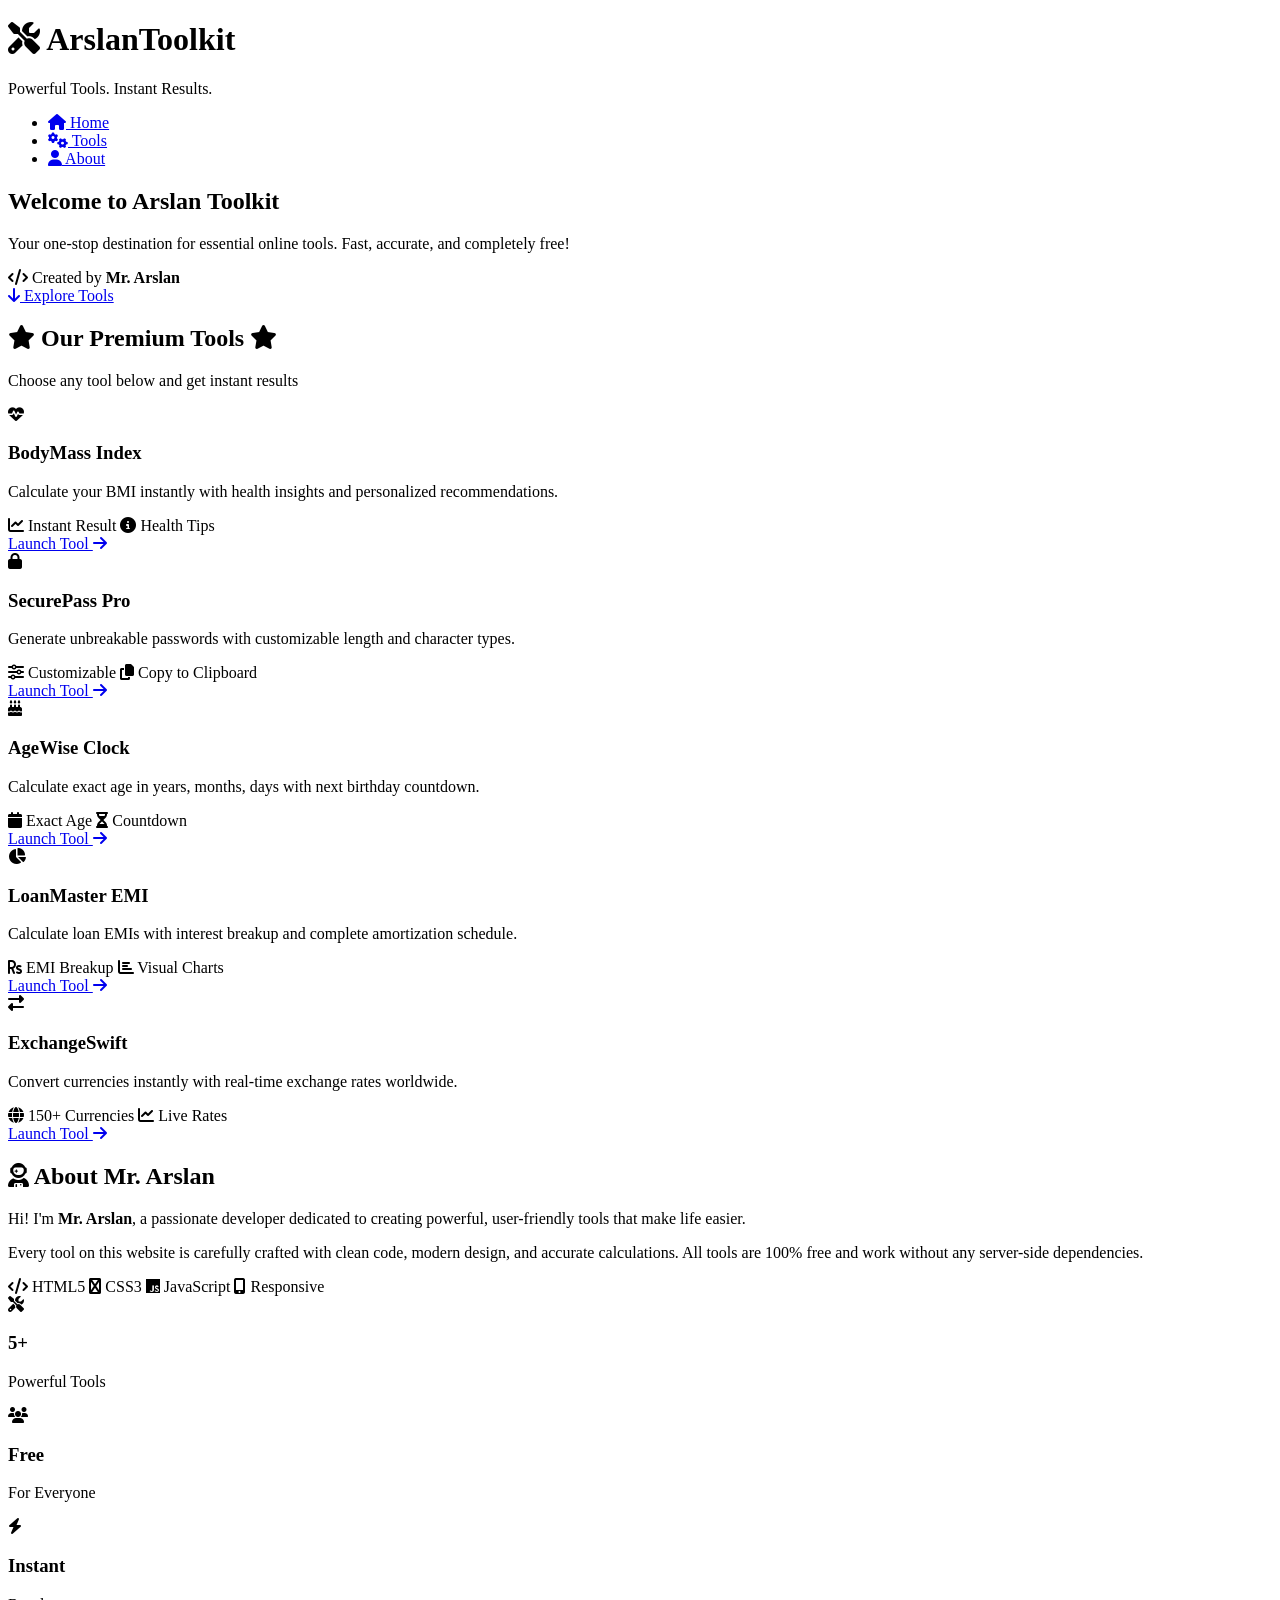
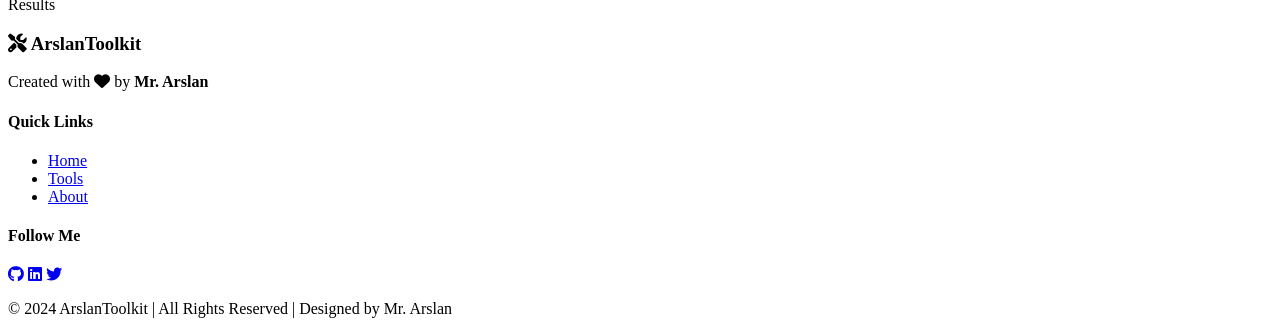
==== index.html @ 00c5397f "Create index.html" ====
<!DOCTYPE html>
<html lang="en">
<head>
    <meta charset="UTF-8">
    <meta name="viewport" content="width=device-width, initial-scale=1.0">
    <meta name="description" content="Professional toolkit with BMI Calculator, Password Generator, Age Calculator, EMI Calculator & Currency Converter. Fast, accurate, and free tools by Mr. Arslan.">
    <meta name="keywords" content="BMI calculator, password generator, age calculator, EMI calculator, currency converter, free tools, Mr. Arslan">
    <meta name="author" content="Mr. Arslan">
    <meta name="robots" content="index, follow">
    <link rel="canonical" href="https://www.yourwebsite.com/">
    <title>Arslan Toolkit | 5 Powerful Free Tools by Mr. Arslan</title>
    <link rel="stylesheet" href="style.css">
    <link rel="stylesheet" href="https://cdnjs.cloudflare.com/ajax/libs/font-awesome/6.4.0/css/all.min.css">
</head>
<body>
    <!-- Header -->
    <header class="header">
        <div class="container">
            <div class="logo">
                <h1><i class="fas fa-tools"></i> Arslan<span>Toolkit</span></h1>
                <p class="tagline">Powerful Tools. Instant Results.</p>
            </div>
            <nav>
                <ul>
                    <li><a href="index.html" class="active"><i class="fas fa-home"></i> Home</a></li>
                    <li><a href="#tools"><i class="fas fa-cogs"></i> Tools</a></li>
                    <li><a href="#about"><i class="fas fa-user"></i> About</a></li>
                </ul>
            </nav>
        </div>
    </header>

    <!-- Hero Section -->
    <section class="hero">
        <div class="container">
            <div class="hero-content">
                <h2>Welcome to <span class="highlight">Arslan Toolkit</span></h2>
                <p>Your one-stop destination for essential online tools. Fast, accurate, and completely free!</p>
                <div class="creator-badge">
                    <i class="fas fa-code"></i> Created by <strong>Mr. Arslan</strong>
                </div>
                <a href="#tools" class="cta-btn"><i class="fas fa-arrow-down"></i> Explore Tools</a>
            </div>
        </div>
    </section>

    <!-- Tools Section -->
    <section id="tools" class="tools-section">
        <div class="container">
            <div class="section-title">
                <h2><i class="fas fa-star"></i> Our Premium Tools <i class="fas fa-star"></i></h2>
                <p>Choose any tool below and get instant results</p>
            </div>

            <div class="tools-grid">
                <!-- Tool 1: BMI Calculator -->
                <div class="tool-card">
                    <div class="tool-icon">
                        <i class="fas fa-heartbeat"></i>
                    </div>
                    <h3>BodyMass Index</h3>
                    <p class="tool-desc">Calculate your BMI instantly with health insights and personalized recommendations.</p>
                    <div class="tool-features">
                        <span><i class="fas fa-chart-line"></i> Instant Result</span>
                        <span><i class="fas fa-info-circle"></i> Health Tips</span>
                    </div>
                    <a href="bmi-calculator.html" class="tool-btn">Launch Tool <i class="fas fa-arrow-right"></i></a>
                </div>

                <!-- Tool 2: Password Generator -->
                <div class="tool-card">
                    <div class="tool-icon">
                        <i class="fas fa-lock"></i>
                    </div>
                    <h3>SecurePass Pro</h3>
                    <p class="tool-desc">Generate unbreakable passwords with customizable length and character types.</p>
                    <div class="tool-features">
                        <span><i class="fas fa-sliders-h"></i> Customizable</span>
                        <span><i class="fas fa-copy"></i> Copy to Clipboard</span>
                    </div>
                    <a href="password-generator.html" class="tool-btn">Launch Tool <i class="fas fa-arrow-right"></i></a>
                </div>

                <!-- Tool 3: Age Calculator -->
                <div class="tool-card">
                    <div class="tool-icon">
                        <i class="fas fa-birthday-cake"></i>
                    </div>
                    <h3>AgeWise Clock</h3>
                    <p class="tool-desc">Calculate exact age in years, months, days with next birthday countdown.</p>
                    <div class="tool-features">
                        <span><i class="fas fa-calendar"></i> Exact Age</span>
                        <span><i class="fas fa-hourglass-half"></i> Countdown</span>
                    </div>
                    <a href="age-calculator.html" class="tool-btn">Launch Tool <i class="fas fa-arrow-right"></i></a>
                </div>

                <!-- Tool 4: EMI Calculator -->
                <div class="tool-card">
                    <div class="tool-icon">
                        <i class="fas fa-chart-pie"></i>
                    </div>
                    <h3>LoanMaster EMI</h3>
                    <p class="tool-desc">Calculate loan EMIs with interest breakup and complete amortization schedule.</p>
                    <div class="tool-features">
                        <span><i class="fas fa-rupee-sign"></i> EMI Breakup</span>
                        <span><i class="fas fa-chart-bar"></i> Visual Charts</span>
                    </div>
                    <a href="emi-calculator.html" class="tool-btn">Launch Tool <i class="fas fa-arrow-right"></i></a>
                </div>

                <!-- Tool 5: Currency Converter -->
                <div class="tool-card">
                    <div class="tool-icon">
                        <i class="fas fa-exchange-alt"></i>
                    </div>
                    <h3>ExchangeSwift</h3>
                    <p class="tool-desc">Convert currencies instantly with real-time exchange rates worldwide.</p>
                    <div class="tool-features">
                        <span><i class="fas fa-globe"></i> 150+ Currencies</span>
                        <span><i class="fas fa-chart-line"></i> Live Rates</span>
                    </div>
                    <a href="currency-converter.html" class="tool-btn">Launch Tool <i class="fas fa-arrow-right"></i></a>
                </div>
            </div>
        </div>
    </section>

    <!-- About Section -->
    <section id="about" class="about-section">
        <div class="container">
            <div class="about-content">
                <div class="about-text">
                    <h2><i class="fas fa-user-astronaut"></i> About Mr. Arslan</h2>
                    <p>Hi! I'm <strong>Mr. Arslan</strong>, a passionate developer dedicated to creating powerful, user-friendly tools that make life easier.</p>
                    <p>Every tool on this website is carefully crafted with clean code, modern design, and accurate calculations. All tools are 100% free and work without any server-side dependencies.</p>
                    <div class="skills">
                        <span><i class="fas fa-code"></i> HTML5</span>
                        <span><i class="fas fa-css3-alt"></i> CSS3</span>
                        <span><i class="fab fa-js"></i> JavaScript</span>
                        <span><i class="fas fa-mobile-alt"></i> Responsive</span>
                    </div>
                </div>
                <div class="about-stats">
                    <div class="stat">
                        <i class="fas fa-tools"></i>
                        <h3>5+</h3>
                        <p>Powerful Tools</p>
                    </div>
                    <div class="stat">
                        <i class="fas fa-users"></i>
                        <h3>Free</h3>
                        <p>For Everyone</p>
                    </div>
                    <div class="stat">
                        <i class="fas fa-bolt"></i>
                        <h3>Instant</h3>
                        <p>Results</p>
                    </div>
                </div>
            </div>
        </div>
    </section>

    <!-- Footer -->
    <footer class="footer">
        <div class="container">
            <div class="footer-content">
                <div class="footer-logo">
                    <h3><i class="fas fa-tools"></i> ArslanToolkit</h3>
                    <p>Created with <i class="fas fa-heart"></i> by <strong>Mr. Arslan</strong></p>
                </div>
                <div class="footer-links">
                    <h4>Quick Links</h4>
                    <ul>
                        <li><a href="index.html">Home</a></li>
                        <li><a href="#tools">Tools</a></li>
                        <li><a href="#about">About</a></li>
                    </ul>
                </div>
                <div class="footer-social">
                    <h4>Follow Me</h4>
                    <div class="social-icons">
                        <a href="#"><i class="fab fa-github"></i></a>
                        <a href="#"><i class="fab fa-linkedin"></i></a>
                        <a href="#"><i class="fab fa-twitter"></i></a>
                    </div>
                </div>
            </div>
            <div class="footer-bottom">
                <p>&copy; 2024 ArslanToolkit | All Rights Reserved | Designed by Mr. Arslan</p>
            </div>
        </div>
    </footer>

    <script src="script.js"></script>
</body>
  </html>
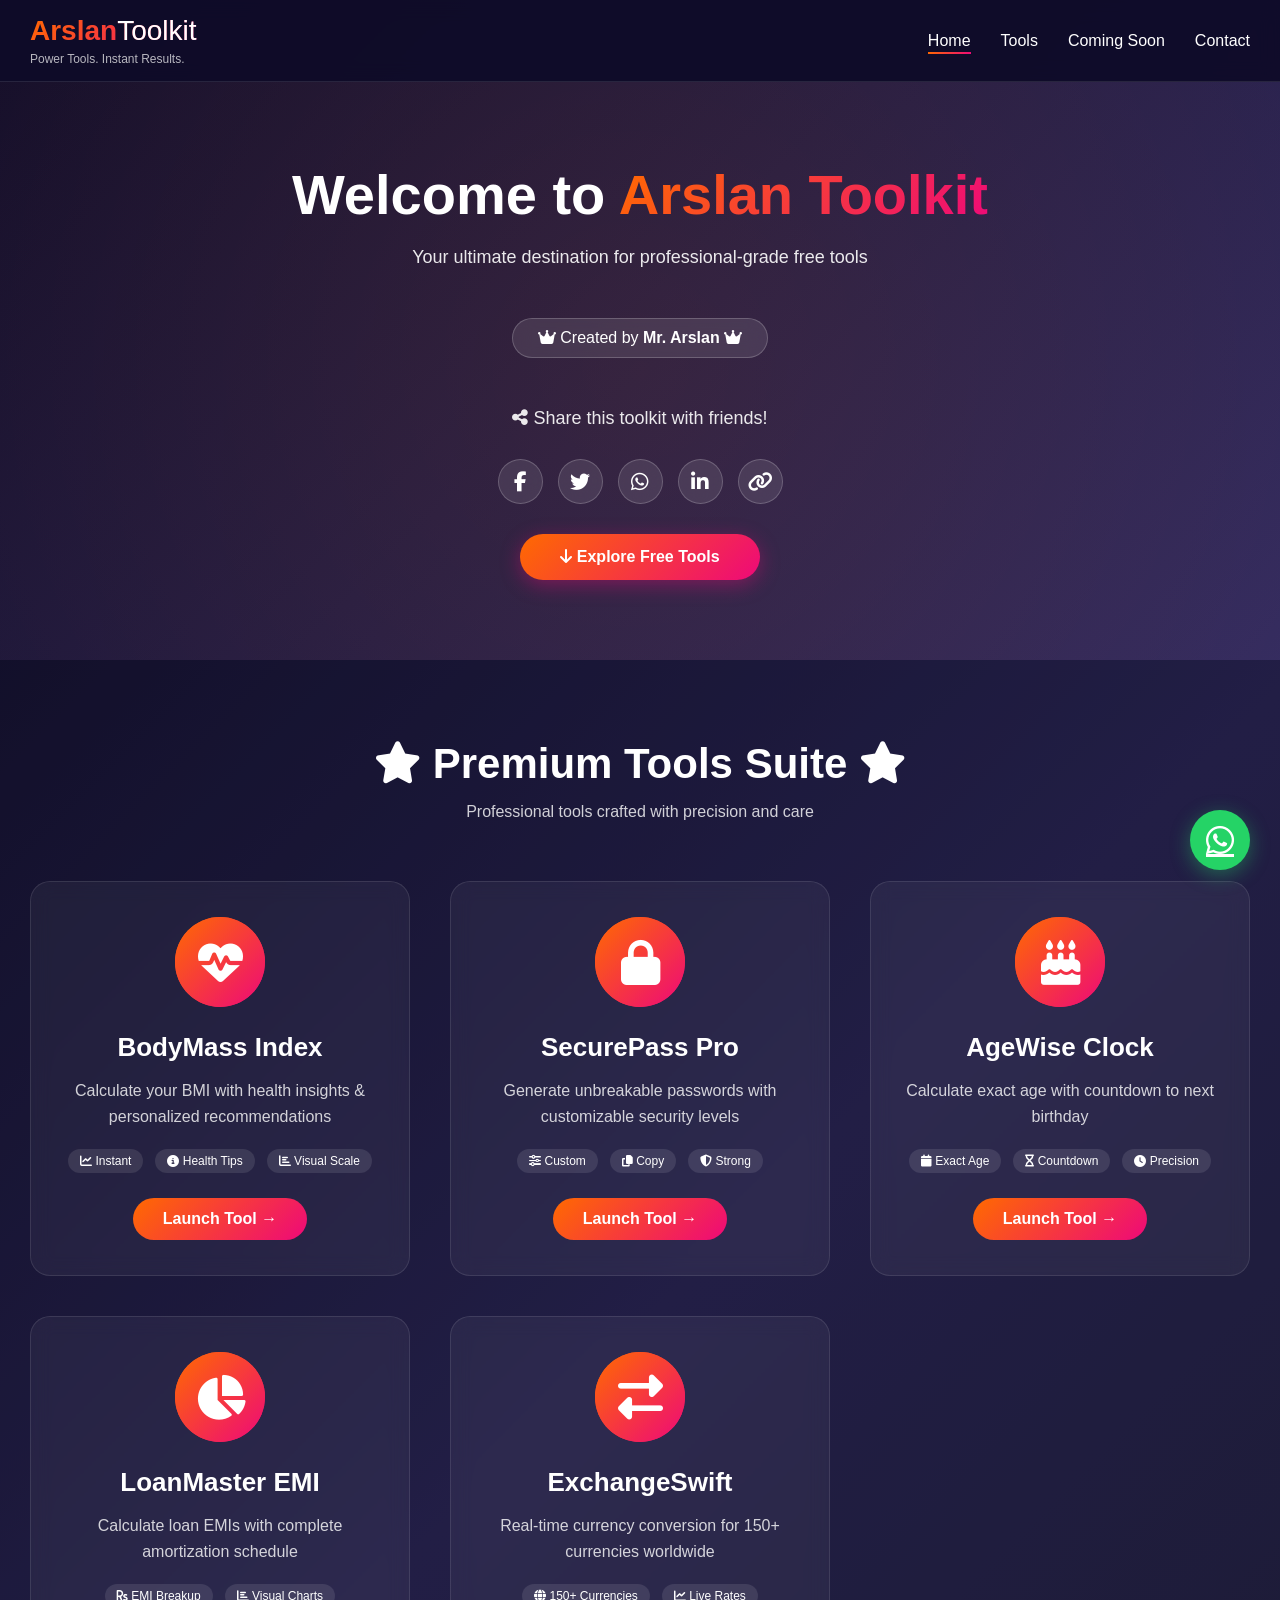
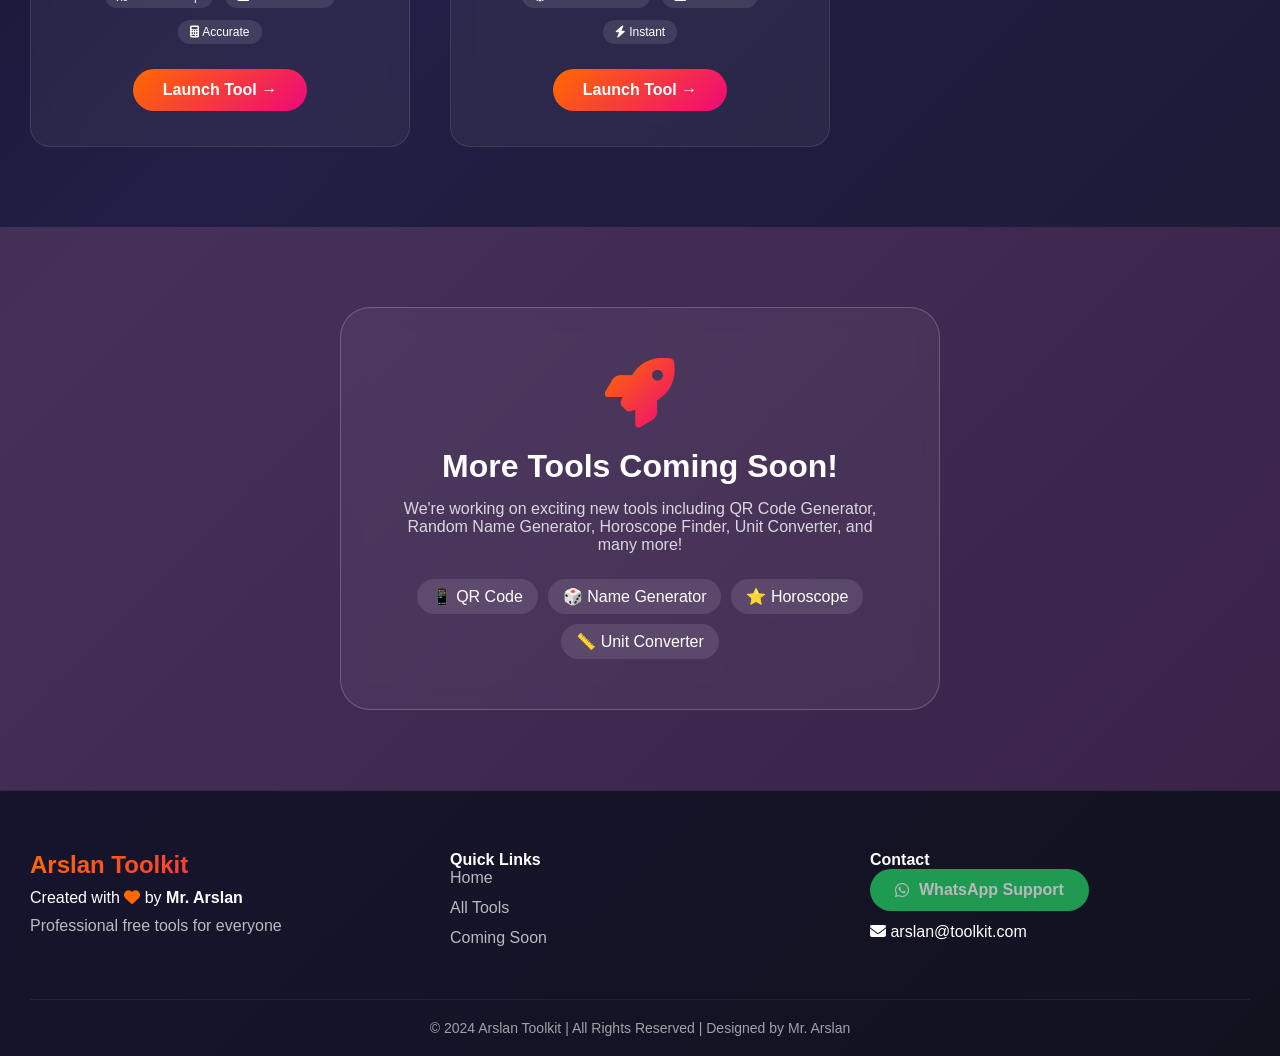
==== commit 9c82e859: "Update index.html" ====
--- a/index.html
+++ b/index.html
@@ -2,29 +2,555 @@
 <html lang="en">
 <head>
     <meta charset="UTF-8">
-    <meta name="viewport" content="width=device-width, initial-scale=1.0">
-    <meta name="description" content="Professional toolkit with BMI Calculator, Password Generator, Age Calculator, EMI Calculator & Currency Converter. Fast, accurate, and free tools by Mr. Arslan.">
-    <meta name="keywords" content="BMI calculator, password generator, age calculator, EMI calculator, currency converter, free tools, Mr. Arslan">
+    <meta name="viewport" content="width=device-width, initial-scale=1.0, user-scalable=yes">
+    <meta name="description" content="Arslan Toolkit - Professional free online tools including BMI Calculator, Password Generator, Age Calculator, EMI Calculator & Currency Converter. Fast, accurate, and 100% free.">
+    <meta name="keywords" content="free tools, online calculator, BMI calculator, password generator, age calculator, EMI calculator, currency converter, Arslan Toolkit">
     <meta name="author" content="Mr. Arslan">
     <meta name="robots" content="index, follow">
-    <link rel="canonical" href="https://www.yourwebsite.com/">
-    <title>Arslan Toolkit | 5 Powerful Free Tools by Mr. Arslan</title>
-    <link rel="stylesheet" href="style.css">
+    <link rel="canonical" href="https://www.arslantoolkit.com/">
+    <title>Arslan Toolkit | Professional Free Tools Suite</title>
     <link rel="stylesheet" href="https://cdnjs.cloudflare.com/ajax/libs/font-awesome/6.4.0/css/all.min.css">
+    <style>
+        * {
+            margin: 0;
+            padding: 0;
+            box-sizing: border-box;
+        }
+
+        body {
+            font-family: 'Poppins', 'Segoe UI', Tahoma, Geneva, Verdana, sans-serif;
+            background: linear-gradient(135deg, #0f0c29 0%, #302b63 50%, #24243e 100%);
+            min-height: 100vh;
+            color: #fff;
+        }
+
+        /* Smooth Scroll */
+        html {
+            scroll-behavior: smooth;
+        }
+
+        /* Custom Scrollbar */
+        ::-webkit-scrollbar {
+            width: 10px;
+        }
+
+        ::-webkit-scrollbar-track {
+            background: #1a1a2e;
+        }
+
+        ::-webkit-scrollbar-thumb {
+            background: linear-gradient(135deg, #ff6a00, #ee0979);
+            border-radius: 10px;
+        }
+
+        /* Header */
+        .header {
+            background: rgba(15, 12, 41, 0.95);
+            backdrop-filter: blur(10px);
+            position: sticky;
+            top: 0;
+            z-index: 1000;
+            border-bottom: 1px solid rgba(255,255,255,0.1);
+            padding: 15px 0;
+        }
+
+        .container {
+            max-width: 1300px;
+            margin: 0 auto;
+            padding: 0 30px;
+        }
+
+        .header .container {
+            display: flex;
+            justify-content: space-between;
+            align-items: center;
+            flex-wrap: wrap;
+            gap: 20px;
+        }
+
+        .logo h1 {
+            font-size: 28px;
+            background: linear-gradient(135deg, #ff6a00, #ee0979);
+            -webkit-background-clip: text;
+            -webkit-text-fill-color: transparent;
+            background-clip: text;
+        }
+
+        .logo span {
+            background: none;
+            -webkit-text-fill-color: #fff;
+            font-weight: 300;
+        }
+
+        .tagline {
+            font-size: 12px;
+            opacity: 0.7;
+            margin-top: 5px;
+        }
+
+        nav ul {
+            display: flex;
+            list-style: none;
+            gap: 30px;
+        }
+
+        nav ul li a {
+            color: #fff;
+            text-decoration: none;
+            transition: all 0.3s;
+            font-weight: 500;
+            position: relative;
+        }
+
+        nav ul li a::after {
+            content: '';
+            position: absolute;
+            bottom: -5px;
+            left: 0;
+            width: 0;
+            height: 2px;
+            background: linear-gradient(135deg, #ff6a00, #ee0979);
+            transition: width 0.3s;
+        }
+
+        nav ul li a:hover::after,
+        nav ul li a.active::after {
+            width: 100%;
+        }
+
+        /* Hero Section */
+        .hero {
+            padding: 80px 0;
+            text-align: center;
+            position: relative;
+            overflow: hidden;
+        }
+
+        .hero::before {
+            content: '';
+            position: absolute;
+            width: 200%;
+            height: 200%;
+            top: -50%;
+            left: -50%;
+            background: radial-gradient(circle, rgba(255,106,0,0.1) 0%, transparent 70%);
+            animation: rotate 20s linear infinite;
+        }
+
+        @keyframes rotate {
+            from { transform: rotate(0deg); }
+            to { transform: rotate(360deg); }
+        }
+
+        .hero-content {
+            position: relative;
+            z-index: 1;
+        }
+
+        .hero h2 {
+            font-size: 56px;
+            margin-bottom: 20px;
+            animation: fadeInUp 0.8s ease;
+        }
+
+        .gradient-text {
+            background: linear-gradient(135deg, #ff6a00, #ee0979);
+            -webkit-background-clip: text;
+            -webkit-text-fill-color: transparent;
+            background-clip: text;
+        }
+
+        .hero p {
+            font-size: 18px;
+            opacity: 0.9;
+            margin-bottom: 30px;
+            animation: fadeInUp 0.8s ease 0.2s backwards;
+        }
+
+        .creator-badge {
+            display: inline-block;
+            background: rgba(255,255,255,0.1);
+            backdrop-filter: blur(10px);
+            padding: 10px 25px;
+            border-radius: 50px;
+            margin: 20px 0;
+            border: 1px solid rgba(255,255,255,0.2);
+            animation: fadeInUp 0.8s ease 0.4s backwards;
+        }
+
+        .share-section {
+            margin: 30px 0;
+            animation: fadeInUp 0.8s ease 0.6s backwards;
+        }
+
+        .share-buttons-home {
+            display: flex;
+            justify-content: center;
+            gap: 15px;
+            margin-top: 15px;
+        }
+
+        .share-icon {
+            width: 45px;
+            height: 45px;
+            border-radius: 50%;
+            display: inline-flex;
+            align-items: center;
+            justify-content: center;
+            background: rgba(255,255,255,0.1);
+            backdrop-filter: blur(10px);
+            border: 1px solid rgba(255,255,255,0.2);
+            color: white;
+            font-size: 20px;
+            transition: all 0.3s;
+            cursor: pointer;
+            text-decoration: none;
+        }
+
+        .share-icon:hover {
+            transform: translateY(-5px) scale(1.1);
+            background: linear-gradient(135deg, #ff6a00, #ee0979);
+        }
+
+        .cta-btn {
+            display: inline-block;
+            background: linear-gradient(135deg, #ff6a00, #ee0979);
+            padding: 14px 40px;
+            border-radius: 50px;
+            color: white;
+            text-decoration: none;
+            font-weight: 600;
+            transition: all 0.3s;
+            box-shadow: 0 5px 20px rgba(238,9,121,0.4);
+            animation: fadeInUp 0.8s ease 0.8s backwards;
+        }
+
+        .cta-btn:hover {
+            transform: translateY(-3px);
+            box-shadow: 0 10px 30px rgba(238,9,121,0.6);
+        }
+
+        @keyframes fadeInUp {
+            from {
+                opacity: 0;
+                transform: translateY(30px);
+            }
+            to {
+                opacity: 1;
+                transform: translateY(0);
+            }
+        }
+
+        /* Tools Section */
+        .tools-section {
+            padding: 80px 0;
+            background: rgba(0,0,0,0.3);
+        }
+
+        .section-title {
+            text-align: center;
+            margin-bottom: 60px;
+        }
+
+        .section-title h2 {
+            font-size: 42px;
+            margin-bottom: 15px;
+        }
+
+        .section-title p {
+            opacity: 0.8;
+        }
+
+        .tools-grid {
+            display: grid;
+            grid-template-columns: repeat(auto-fit, minmax(320px, 1fr));
+            gap: 40px;
+        }
+
+        .tool-card {
+            background: rgba(255,255,255,0.05);
+            backdrop-filter: blur(10px);
+            border-radius: 20px;
+            padding: 35px;
+            text-align: center;
+            transition: all 0.4s;
+            border: 1px solid rgba(255,255,255,0.1);
+            position: relative;
+            overflow: hidden;
+        }
+
+        .tool-card::before {
+            content: '';
+            position: absolute;
+            top: 0;
+            left: -100%;
+            width: 100%;
+            height: 100%;
+            background: linear-gradient(90deg, transparent, rgba(255,255,255,0.1), transparent);
+            transition: left 0.5s;
+        }
+
+        .tool-card:hover::before {
+            left: 100%;
+        }
+
+        .tool-card:hover {
+            transform: translateY(-15px) scale(1.02);
+            border-color: rgba(255,106,0,0.5);
+            box-shadow: 0 20px 40px rgba(0,0,0,0.3);
+        }
+
+        .tool-icon {
+            width: 90px;
+            height: 90px;
+            background: linear-gradient(135deg, #ff6a00, #ee0979);
+            border-radius: 50%;
+            display: flex;
+            align-items: center;
+            justify-content: center;
+            margin: 0 auto 25px;
+            position: relative;
+        }
+
+        .tool-icon::after {
+            content: '';
+            position: absolute;
+            width: 100%;
+            height: 100%;
+            border-radius: 50%;
+            background: linear-gradient(135deg, #ff6a00, #ee0979);
+            animation: pulse 2s infinite;
+            z-index: -1;
+        }
+
+        @keyframes pulse {
+            0% { transform: scale(1); opacity: 0.5; }
+            100% { transform: scale(1.3); opacity: 0; }
+        }
+
+        .tool-icon i {
+            font-size: 45px;
+            color: white;
+        }
+
+        .tool-card h3 {
+            font-size: 26px;
+            margin-bottom: 15px;
+        }
+
+        .tool-desc {
+            opacity: 0.8;
+            margin-bottom: 20px;
+            line-height: 1.6;
+        }
+
+        .tool-features {
+            display: flex;
+            justify-content: center;
+            gap: 12px;
+            flex-wrap: wrap;
+            margin-bottom: 25px;
+        }
+
+        .tool-features span {
+            font-size: 12px;
+            background: rgba(255,255,255,0.1);
+            padding: 5px 12px;
+            border-radius: 20px;
+        }
+
+        .tool-btn {
+            display: inline-block;
+            background: linear-gradient(135deg, #ff6a00, #ee0979);
+            padding: 12px 30px;
+            border-radius: 30px;
+            color: white;
+            text-decoration: none;
+            font-weight: 600;
+            transition: all 0.3s;
+            border: none;
+            cursor: pointer;
+        }
+
+        .tool-btn:hover {
+            transform: scale(1.05);
+            box-shadow: 0 5px 15px rgba(238,9,121,0.4);
+        }
+
+        /* More Tools Section */
+        .more-tools {
+            padding: 80px 0;
+            text-align: center;
+            background: linear-gradient(135deg, rgba(255,106,0,0.1), rgba(238,9,121,0.1));
+        }
+
+        .more-card {
+            max-width: 600px;
+            margin: 0 auto;
+            background: rgba(255,255,255,0.05);
+            backdrop-filter: blur(10px);
+            border-radius: 30px;
+            padding: 50px;
+            border: 1px solid rgba(255,255,255,0.2);
+        }
+
+        .more-card i {
+            font-size: 70px;
+            margin-bottom: 20px;
+            background: linear-gradient(135deg, #ff6a00, #ee0979);
+            -webkit-background-clip: text;
+            -webkit-text-fill-color: transparent;
+        }
+
+        .more-card h3 {
+            font-size: 32px;
+            margin-bottom: 15px;
+        }
+
+        .more-card p {
+            opacity: 0.8;
+            margin-bottom: 25px;
+        }
+
+        /* Footer */
+        .footer {
+            background: rgba(0,0,0,0.5);
+            padding: 60px 0 20px;
+            border-top: 1px solid rgba(255,255,255,0.1);
+        }
+
+        .footer-content {
+            display: grid;
+            grid-template-columns: repeat(auto-fit, minmax(250px, 1fr));
+            gap: 40px;
+            margin-bottom: 40px;
+        }
+
+        .footer-logo h3 {
+            font-size: 24px;
+            margin-bottom: 10px;
+            background: linear-gradient(135deg, #ff6a00, #ee0979);
+            -webkit-background-clip: text;
+            -webkit-text-fill-color: transparent;
+        }
+
+        .footer-links ul {
+            list-style: none;
+        }
+
+        .footer-links ul li {
+            margin-bottom: 12px;
+        }
+
+        .footer-links ul li a {
+            color: #fff;
+            text-decoration: none;
+            opacity: 0.7;
+            transition: opacity 0.3s;
+        }
+
+        .footer-links ul li a:hover {
+            opacity: 1;
+        }
+
+        .whatsapp-btn {
+            display: inline-flex;
+            align-items: center;
+            gap: 10px;
+            background: #25D366;
+            padding: 12px 25px;
+            border-radius: 50px;
+            color: white;
+            text-decoration: none;
+            font-weight: 600;
+            transition: all 0.3s;
+        }
+
+        .whatsapp-btn:hover {
+            transform: scale(1.05);
+            box-shadow: 0 5px 20px rgba(37,211,102,0.4);
+        }
+
+        .footer-bottom {
+            text-align: center;
+            padding-top: 20px;
+            border-top: 1px solid rgba(255,255,255,0.1);
+            opacity: 0.6;
+            font-size: 14px;
+        }
+
+        /* Floating WhatsApp */
+        .floating-whatsapp {
+            position: fixed;
+            bottom: 30px;
+            right: 30px;
+            z-index: 1000;
+        }
+
+        .floating-whatsapp a {
+            display: flex;
+            align-items: center;
+            justify-content: center;
+            width: 60px;
+            height: 60px;
+            background: #25D366;
+            border-radius: 50%;
+            color: white;
+            font-size: 32px;
+            box-shadow: 0 5px 20px rgba(37,211,102,0.4);
+            transition: all 0.3s;
+            animation: bounce 2s infinite;
+        }
+
+        .floating-whatsapp a:hover {
+            transform: scale(1.1);
+        }
+
+        @keyframes bounce {
+            0%, 100% { transform: translateY(0); }
+            50% { transform: translateY(-10px); }
+        }
+
+        /* Responsive */
+        @media (max-width: 768px) {
+            .hero h2 {
+                font-size: 32px;
+            }
+            
+            .header .container {
+                flex-direction: column;
+                text-align: center;
+            }
+            
+            .tools-grid {
+                grid-template-columns: 1fr;
+            }
+            
+            .section-title h2 {
+                font-size: 28px;
+            }
+            
+            .container {
+                padding: 0 20px;
+            }
+        }
+    </style>
 </head>
 <body>
+
     <!-- Header -->
     <header class="header">
         <div class="container">
             <div class="logo">
-                <h1><i class="fas fa-tools"></i> Arslan<span>Toolkit</span></h1>
-                <p class="tagline">Powerful Tools. Instant Results.</p>
+                <h1>Arslan<span>Toolkit</span></h1>
+                <div class="tagline">Power Tools. Instant Results.</div>
             </div>
             <nav>
                 <ul>
-                    <li><a href="index.html" class="active"><i class="fas fa-home"></i> Home</a></li>
-                    <li><a href="#tools"><i class="fas fa-cogs"></i> Tools</a></li>
-                    <li><a href="#about"><i class="fas fa-user"></i> About</a></li>
+                    <li><a href="#" class="active">Home</a></li>
+                    <li><a href="#tools">Tools</a></li>
+                    <li><a href="#more">Coming Soon</a></li>
+                    <li><a href="#contact">Contact</a></li>
                 </ul>
             </nav>
         </div>
@@ -34,12 +560,25 @@
     <section class="hero">
         <div class="container">
             <div class="hero-content">
-                <h2>Welcome to <span class="highlight">Arslan Toolkit</span></h2>
-                <p>Your one-stop destination for essential online tools. Fast, accurate, and completely free!</p>
+                <h2>Welcome to <span class="gradient-text">Arslan Toolkit</span></h2>
+                <p>Your ultimate destination for professional-grade free tools</p>
                 <div class="creator-badge">
-                    <i class="fas fa-code"></i> Created by <strong>Mr. Arslan</strong>
-                </div>
-                <a href="#tools" class="cta-btn"><i class="fas fa-arrow-down"></i> Explore Tools</a>
+                    <i class="fas fa-crown"></i> Created by <strong>Mr. Arslan</strong> <i class="fas fa-crown"></i>
+                </div>
+                
+                <!-- Share Section on Home Page -->
+                <div class="share-section">
+                    <p><i class="fas fa-share-alt"></i> Share this toolkit with friends!</p>
+                    <div class="share-buttons-home">
+                        <a href="#" onclick="shareOnFacebook()" class="share-icon"><i class="fab fa-facebook-f"></i></a>
+                        <a href="#" onclick="shareOnTwitter()" class="share-icon"><i class="fab fa-twitter"></i></a>
+                        <a href="#" onclick="shareOnWhatsapp()" class="share-icon"><i class="fab fa-whatsapp"></i></a>
+                        <a href="#" onclick="shareOnLinkedin()" class="share-icon"><i class="fab fa-linkedin-in"></i></a>
+                        <a href="#" onclick="copyLink()" class="share-icon"><i class="fas fa-link"></i></a>
+                    </div>
+                </div>
+                
+                <a href="#tools" class="cta-btn"><i class="fas fa-arrow-down"></i> Explore Free Tools</a>
             </div>
         </div>
     </section>
@@ -48,8 +587,8 @@
     <section id="tools" class="tools-section">
         <div class="container">
             <div class="section-title">
-                <h2><i class="fas fa-star"></i> Our Premium Tools <i class="fas fa-star"></i></h2>
-                <p>Choose any tool below and get instant results</p>
+                <h2><i class="fas fa-star"></i> Premium Tools Suite <i class="fas fa-star"></i></h2>
+                <p>Professional tools crafted with precision and care</p>
             </div>
 
             <div class="tools-grid">
@@ -59,12 +598,13 @@
                         <i class="fas fa-heartbeat"></i>
                     </div>
                     <h3>BodyMass Index</h3>
-                    <p class="tool-desc">Calculate your BMI instantly with health insights and personalized recommendations.</p>
+                    <p class="tool-desc">Calculate your BMI with health insights & personalized recommendations</p>
                     <div class="tool-features">
-                        <span><i class="fas fa-chart-line"></i> Instant Result</span>
+                        <span><i class="fas fa-chart-line"></i> Instant</span>
                         <span><i class="fas fa-info-circle"></i> Health Tips</span>
-                    </div>
-                    <a href="bmi-calculator.html" class="tool-btn">Launch Tool <i class="fas fa-arrow-right"></i></a>
+                        <span><i class="fas fa-chart-bar"></i> Visual Scale</span>
+                    </div>
+                    <a href="bmi-calculator.html" class="tool-btn">Launch Tool →</a>
                 </div>
 
                 <!-- Tool 2: Password Generator -->
@@ -73,12 +613,13 @@
                         <i class="fas fa-lock"></i>
                     </div>
                     <h3>SecurePass Pro</h3>
-                    <p class="tool-desc">Generate unbreakable passwords with customizable length and character types.</p>
+                    <p class="tool-desc">Generate unbreakable passwords with customizable security levels</p>
                     <div class="tool-features">
-                        <span><i class="fas fa-sliders-h"></i> Customizable</span>
-                        <span><i class="fas fa-copy"></i> Copy to Clipboard</span>
-                    </div>
-                    <a href="password-generator.html" class="tool-btn">Launch Tool <i class="fas fa-arrow-right"></i></a>
+                        <span><i class="fas fa-sliders-h"></i> Custom</span>
+                        <span><i class="fas fa-copy"></i> Copy</span>
+                        <span><i class="fas fa-shield-alt"></i> Strong</span>
+                    </div>
+                    <a href="password-generator.html" class="tool-btn">Launch Tool →</a>
                 </div>
 
                 <!-- Tool 3: Age Calculator -->
@@ -87,12 +628,13 @@
                         <i class="fas fa-birthday-cake"></i>
                     </div>
                     <h3>AgeWise Clock</h3>
-                    <p class="tool-desc">Calculate exact age in years, months, days with next birthday countdown.</p>
+                    <p class="tool-desc">Calculate exact age with countdown to next birthday</p>
                     <div class="tool-features">
                         <span><i class="fas fa-calendar"></i> Exact Age</span>
-                        <span><i class="fas fa-hourglass-half"></i> Countdown</span>
-                    </div>
-                    <a href="age-calculator.html" class="tool-btn">Launch Tool <i class="fas fa-arrow-right"></i></a>
+                        <span><i class="fas fa-hourglass"></i> Countdown</span>
+                        <span><i class="fas fa-clock"></i> Precision</span>
+                    </div>
+                    <a href="age-calculator.html" class="tool-btn">Launch Tool →</a>
                 </div>
 
                 <!-- Tool 4: EMI Calculator -->
@@ -101,12 +643,13 @@
                         <i class="fas fa-chart-pie"></i>
                     </div>
                     <h3>LoanMaster EMI</h3>
-                    <p class="tool-desc">Calculate loan EMIs with interest breakup and complete amortization schedule.</p>
+                    <p class="tool-desc">Calculate loan EMIs with complete amortization schedule</p>
                     <div class="tool-features">
                         <span><i class="fas fa-rupee-sign"></i> EMI Breakup</span>
                         <span><i class="fas fa-chart-bar"></i> Visual Charts</span>
-                    </div>
-                    <a href="emi-calculator.html" class="tool-btn">Launch Tool <i class="fas fa-arrow-right"></i></a>
+                        <span><i class="fas fa-calculator"></i> Accurate</span>
+                    </div>
+                    <a href="emi-calculator.html" class="tool-btn">Launch Tool →</a>
                 </div>
 
                 <!-- Tool 5: Currency Converter -->
@@ -115,84 +658,118 @@
                         <i class="fas fa-exchange-alt"></i>
                     </div>
                     <h3>ExchangeSwift</h3>
-                    <p class="tool-desc">Convert currencies instantly with real-time exchange rates worldwide.</p>
+                    <p class="tool-desc">Real-time currency conversion for 150+ currencies worldwide</p>
                     <div class="tool-features">
                         <span><i class="fas fa-globe"></i> 150+ Currencies</span>
                         <span><i class="fas fa-chart-line"></i> Live Rates</span>
-                    </div>
-                    <a href="currency-converter.html" class="tool-btn">Launch Tool <i class="fas fa-arrow-right"></i></a>
+                        <span><i class="fas fa-bolt"></i> Instant</span>
+                    </div>
+                    <a href="currency-converter.html" class="tool-btn">Launch Tool →</a>
                 </div>
             </div>
         </div>
     </section>
 
-    <!-- About Section -->
-    <section id="about" class="about-section">
+    <!-- More Tools Coming Soon Section -->
+    <section id="more" class="more-tools">
         <div class="container">
-            <div class="about-content">
-                <div class="about-text">
-                    <h2><i class="fas fa-user-astronaut"></i> About Mr. Arslan</h2>
-                    <p>Hi! I'm <strong>Mr. Arslan</strong>, a passionate developer dedicated to creating powerful, user-friendly tools that make life easier.</p>
-                    <p>Every tool on this website is carefully crafted with clean code, modern design, and accurate calculations. All tools are 100% free and work without any server-side dependencies.</p>
-                    <div class="skills">
-                        <span><i class="fas fa-code"></i> HTML5</span>
-                        <span><i class="fas fa-css3-alt"></i> CSS3</span>
-                        <span><i class="fab fa-js"></i> JavaScript</span>
-                        <span><i class="fas fa-mobile-alt"></i> Responsive</span>
-                    </div>
-                </div>
-                <div class="about-stats">
-                    <div class="stat">
-                        <i class="fas fa-tools"></i>
-                        <h3>5+</h3>
-                        <p>Powerful Tools</p>
-                    </div>
-                    <div class="stat">
-                        <i class="fas fa-users"></i>
-                        <h3>Free</h3>
-                        <p>For Everyone</p>
-                    </div>
-                    <div class="stat">
-                        <i class="fas fa-bolt"></i>
-                        <h3>Instant</h3>
-                        <p>Results</p>
-                    </div>
+            <div class="more-card">
+                <i class="fas fa-rocket"></i>
+                <h3>More Tools Coming Soon!</h3>
+                <p>We're working on exciting new tools including QR Code Generator, Random Name Generator, Horoscope Finder, Unit Converter, and many more!</p>
+                <div style="display: flex; gap: 10px; justify-content: center; flex-wrap: wrap;">
+                    <span style="background: rgba(255,255,255,0.1); padding: 8px 15px; border-radius: 20px;">📱 QR Code</span>
+                    <span style="background: rgba(255,255,255,0.1); padding: 8px 15px; border-radius: 20px;">🎲 Name Generator</span>
+                    <span style="background: rgba(255,255,255,0.1); padding: 8px 15px; border-radius: 20px;">⭐ Horoscope</span>
+                    <span style="background: rgba(255,255,255,0.1); padding: 8px 15px; border-radius: 20px;">📏 Unit Converter</span>
                 </div>
             </div>
         </div>
     </section>
 
     <!-- Footer -->
-    <footer class="footer">
+    <footer id="contact" class="footer">
         <div class="container">
             <div class="footer-content">
                 <div class="footer-logo">
-                    <h3><i class="fas fa-tools"></i> ArslanToolkit</h3>
-                    <p>Created with <i class="fas fa-heart"></i> by <strong>Mr. Arslan</strong></p>
+                    <h3>Arslan Toolkit</h3>
+                    <p>Created with <i class="fas fa-heart" style="color: #ff6a00;"></i> by <strong>Mr. Arslan</strong></p>
+                    <p style="margin-top: 10px; opacity: 0.7;">Professional free tools for everyone</p>
                 </div>
                 <div class="footer-links">
                     <h4>Quick Links</h4>
                     <ul>
-                        <li><a href="index.html">Home</a></li>
-                        <li><a href="#tools">Tools</a></li>
-                        <li><a href="#about">About</a></li>
+                        <li><a href="#">Home</a></li>
+                        <li><a href="#tools">All Tools</a></li>
+                        <li><a href="#more">Coming Soon</a></li>
                     </ul>
                 </div>
-                <div class="footer-social">
-                    <h4>Follow Me</h4>
-                    <div class="social-icons">
-                        <a href="#"><i class="fab fa-github"></i></a>
-                        <a href="#"><i class="fab fa-linkedin"></i></a>
-                        <a href="#"><i class="fab fa-twitter"></i></a>
-                    </div>
+                <div class="footer-links">
+                    <h4>Contact</h4>
+                    <ul>
+                        <li><a href="#" class="whatsapp-btn" id="whatsappLink"><i class="fab fa-whatsapp"></i> WhatsApp Support</a></li>
+                        <li style="margin-top: 10px;"><i class="fas fa-envelope"></i> arslan@toolkit.com</li>
+                    </ul>
                 </div>
             </div>
             <div class="footer-bottom">
-                <p>&copy; 2024 ArslanToolkit | All Rights Reserved | Designed by Mr. Arslan</p>
+                <p>© 2024 Arslan Toolkit | All Rights Reserved | Designed by Mr. Arslan</p>
             </div>
         </div>
     </footer>
 
-    <script src="script.js"></script>
+    <!-- Floating WhatsApp Button -->
+    <div class="floating-whatsapp">
+        <a href="#" id="floatingWhatsappLink" target="_blank">
+            <i class="fab fa-whatsapp"></i>
+        </a>
+    </div>
+
+    <script>
+        // Share Functions for Home Page
+        function shareOnFacebook() {
+            window.open(`https://www.facebook.com/sharer/sharer.php?u=${encodeURIComponent(window.location.href)}`, '_blank', 'width=600,height=400');
+        }
+        
+        function shareOnTwitter() {
+            window.open(`https://twitter.com/intent/tweet?text=${encodeURIComponent('Check out Arslan Toolkit - Amazing free tools for everyone!')}&url=${encodeURIComponent(window.location.href)}`, '_blank', 'width=600,height=400');
+        }
+        
+        function shareOnWhatsapp() {
+            window.open(`https://wa.me/?text=${encodeURIComponent('Check out Arslan Toolkit - Amazing free tools! ' + window.location.href)}`, '_blank');
+        }
+        
+        function shareOnLinkedin() {
+            window.open(`https://www.linkedin.com/shareArticle?mini=true&url=${encodeURIComponent(window.location.href)}&title=${encodeURIComponent('Arslan Toolkit')}&summary=${encodeURIComponent('Free professional tools for everyone!')}`, '_blank', 'width=600,height=400');
+        }
+        
+        function copyLink() {
+            navigator.clipboard.writeText(window.location.href);
+            alert('✅ Link copied to clipboard! Share it with your friends.');
+        }
+        
+        // Smooth scroll for anchor links
+        document.querySelectorAll('a[href^="#"]').forEach(anchor => {
+            anchor.addEventListener('click', function (e) {
+                e.preventDefault();
+                const target = document.querySelector(this.getAttribute('href'));
+                if (target) {
+                    target.scrollIntoView({ behavior: 'smooth' });
+                }
+            });
+        });
+        
+        // WhatsApp link - Add your number here
+        // Replace 'YOUR_NUMBER' with actual WhatsApp number including country code
+        // Example: '923001234567' for Pakistan
+        const whatsappNumber = 'YOUR_NUMBER'; // <-- Add your WhatsApp number here
+        const whatsappMessage = 'Hi! I want to know about more tools for Arslan Toolkit';
+        
+        if (whatsappNumber !== 'YOUR_NUMBER') {
+            const whatsappUrl = `https://wa.me/${whatsappNumber}?text=${encodeURIComponent(whatsappMessage)}`;
+            document.getElementById('whatsappLink').href = whatsappUrl;
+            document.getElementById('floatingWhatsappLink').href = whatsappUrl;
+        }
+    </script>
 </body>
-  </html>
+</html>
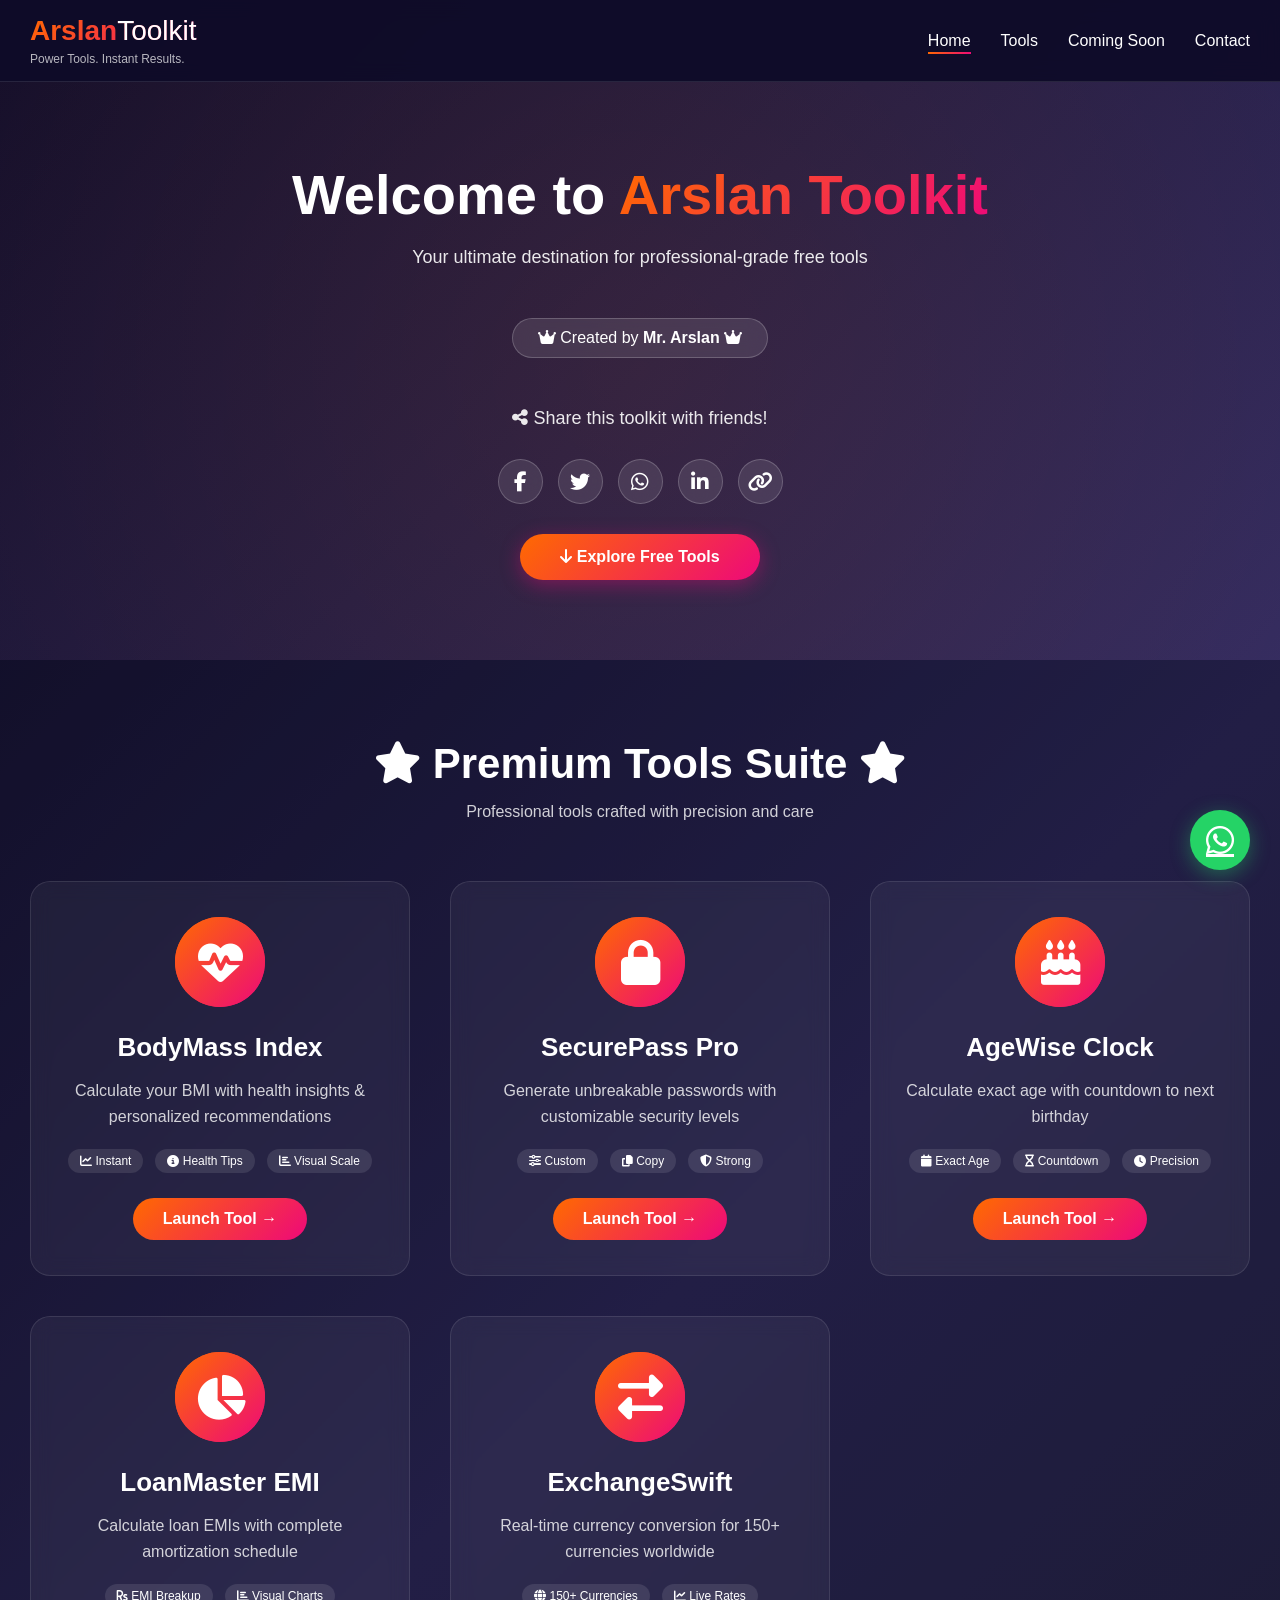
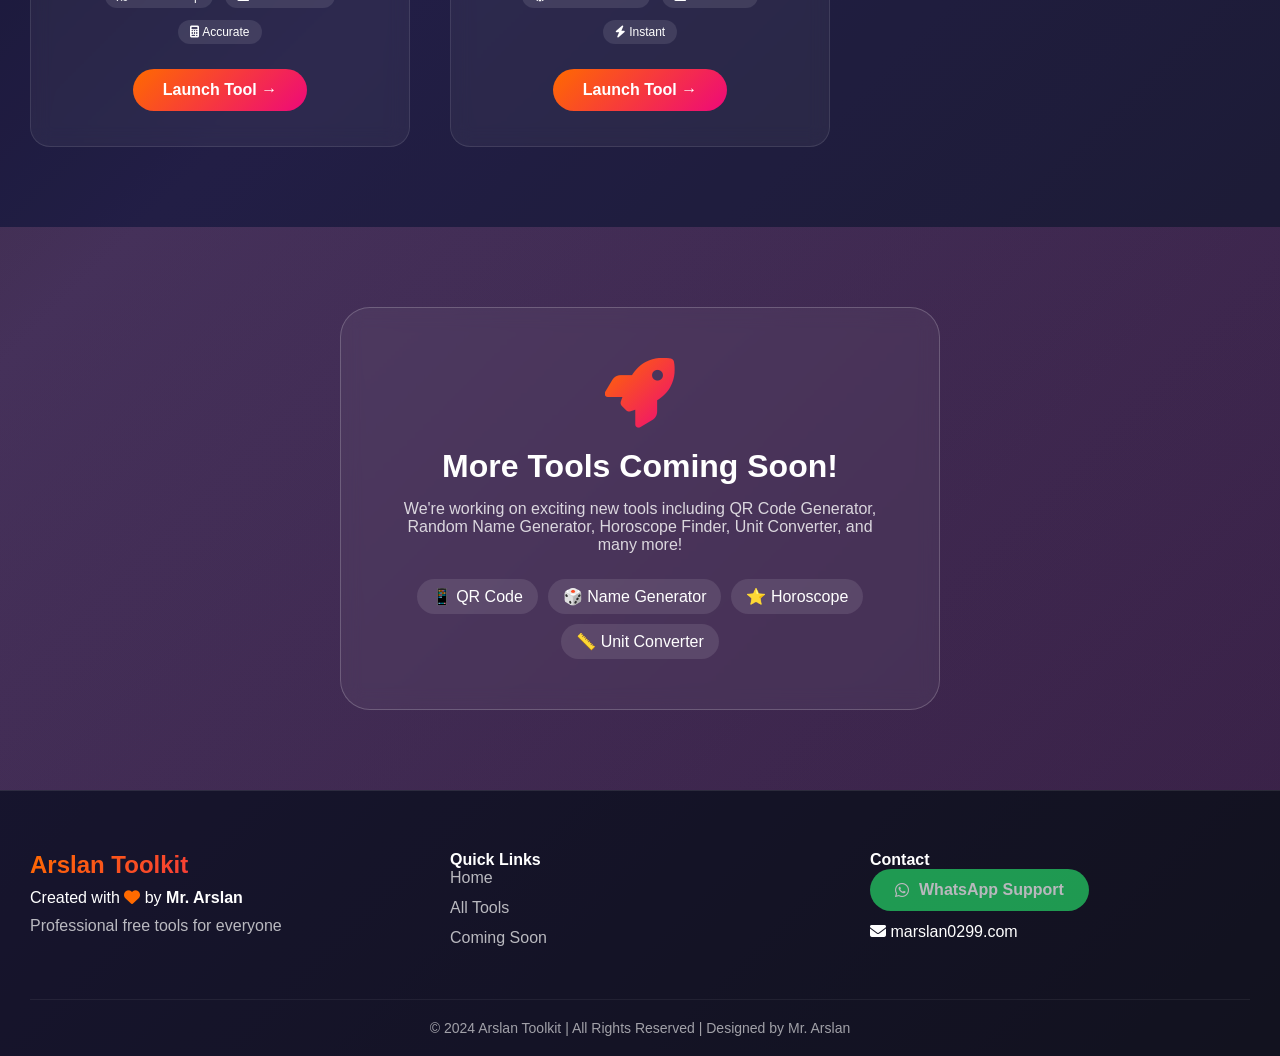
==== commit ec0fedca: "Update index.html" ====
--- a/index.html
+++ b/index.html
@@ -708,7 +708,7 @@
                     <h4>Contact</h4>
                     <ul>
                         <li><a href="#" class="whatsapp-btn" id="whatsappLink"><i class="fab fa-whatsapp"></i> WhatsApp Support</a></li>
-                        <li style="margin-top: 10px;"><i class="fas fa-envelope"></i> arslan@toolkit.com</li>
+                        <li style="margin-top: 10px;"><i class="fas fa-envelope"></i> marslan0299.com</li>
                     </ul>
                 </div>
             </div>
@@ -762,10 +762,10 @@
         // WhatsApp link - Add your number here
         // Replace 'YOUR_NUMBER' with actual WhatsApp number including country code
         // Example: '923001234567' for Pakistan
-        const whatsappNumber = 'YOUR_NUMBER'; // <-- Add your WhatsApp number here
+        const whatsappNumber = '+93748845221'; // <-- Add your WhatsApp number here
         const whatsappMessage = 'Hi! I want to know about more tools for Arslan Toolkit';
         
-        if (whatsappNumber !== 'YOUR_NUMBER') {
+        if (whatsappNumber !== '+93748845221') {
             const whatsappUrl = `https://wa.me/${whatsappNumber}?text=${encodeURIComponent(whatsappMessage)}`;
             document.getElementById('whatsappLink').href = whatsappUrl;
             document.getElementById('floatingWhatsappLink').href = whatsappUrl;
